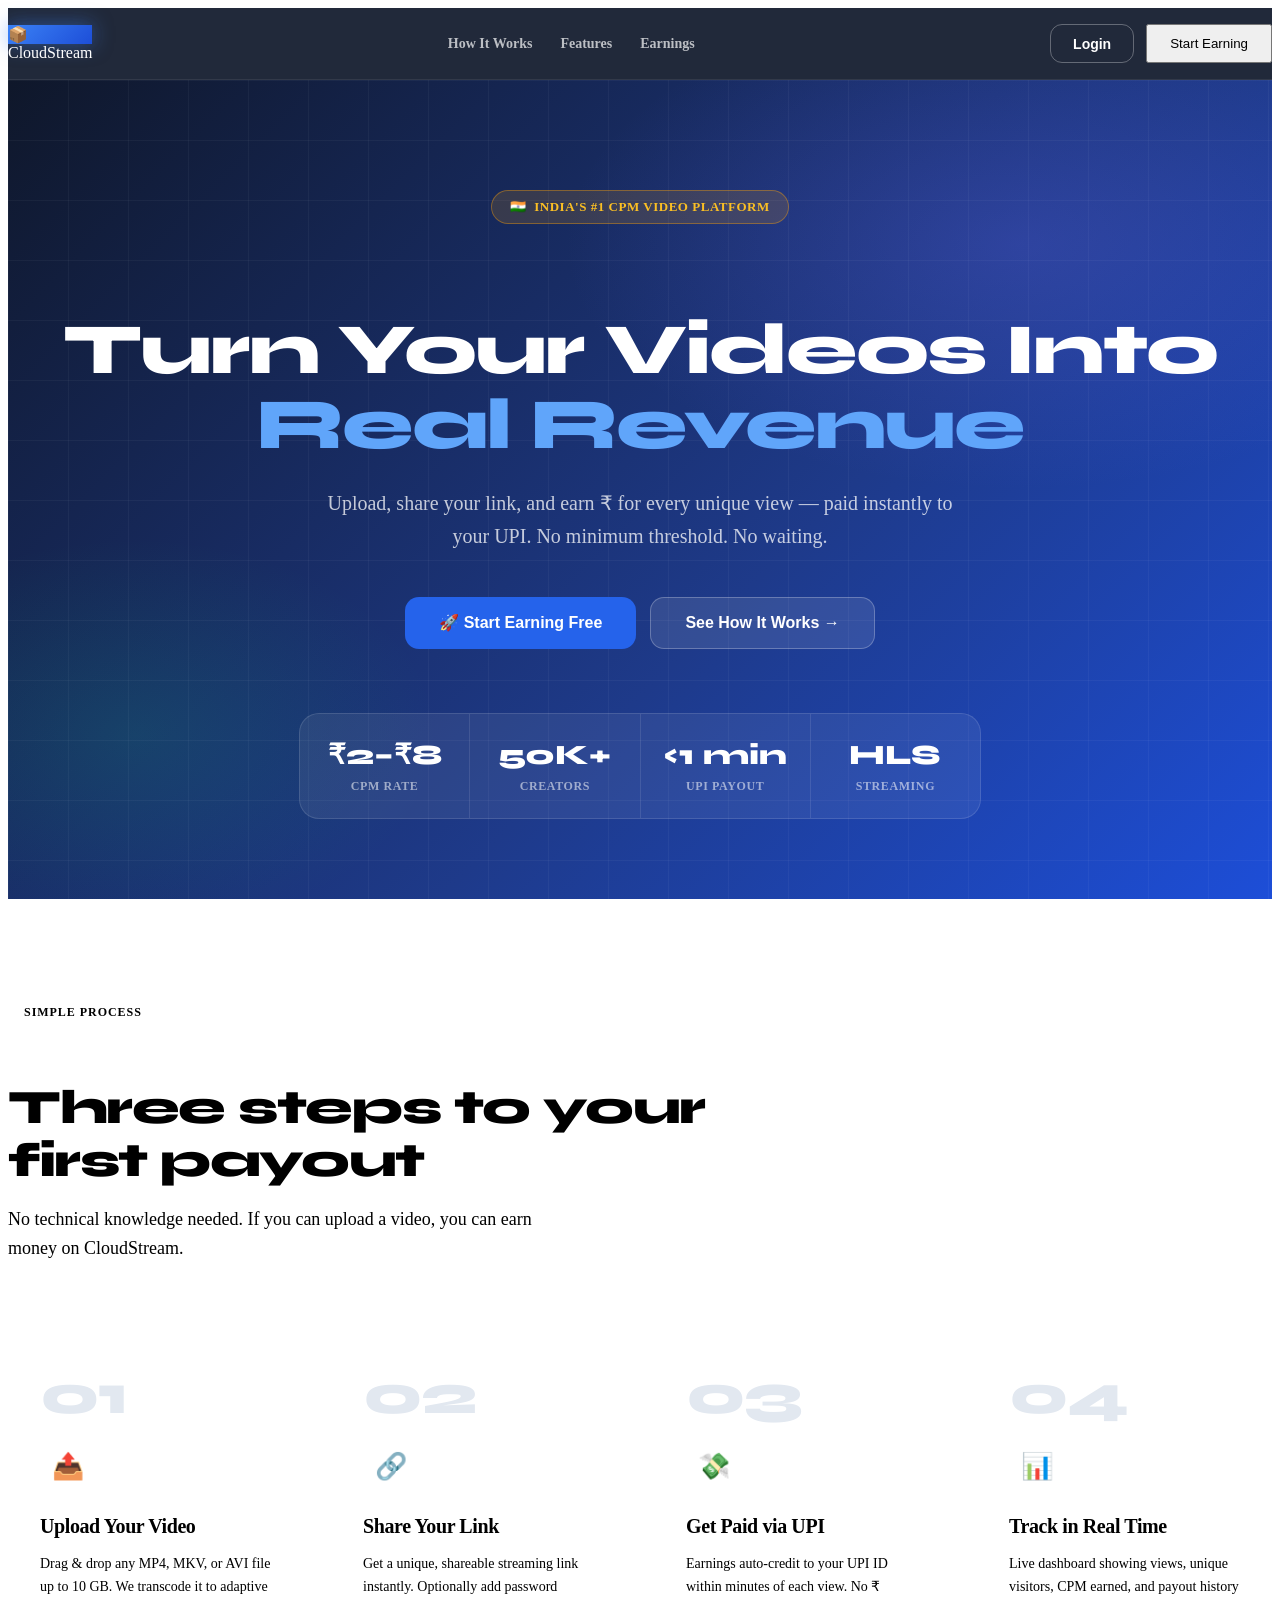
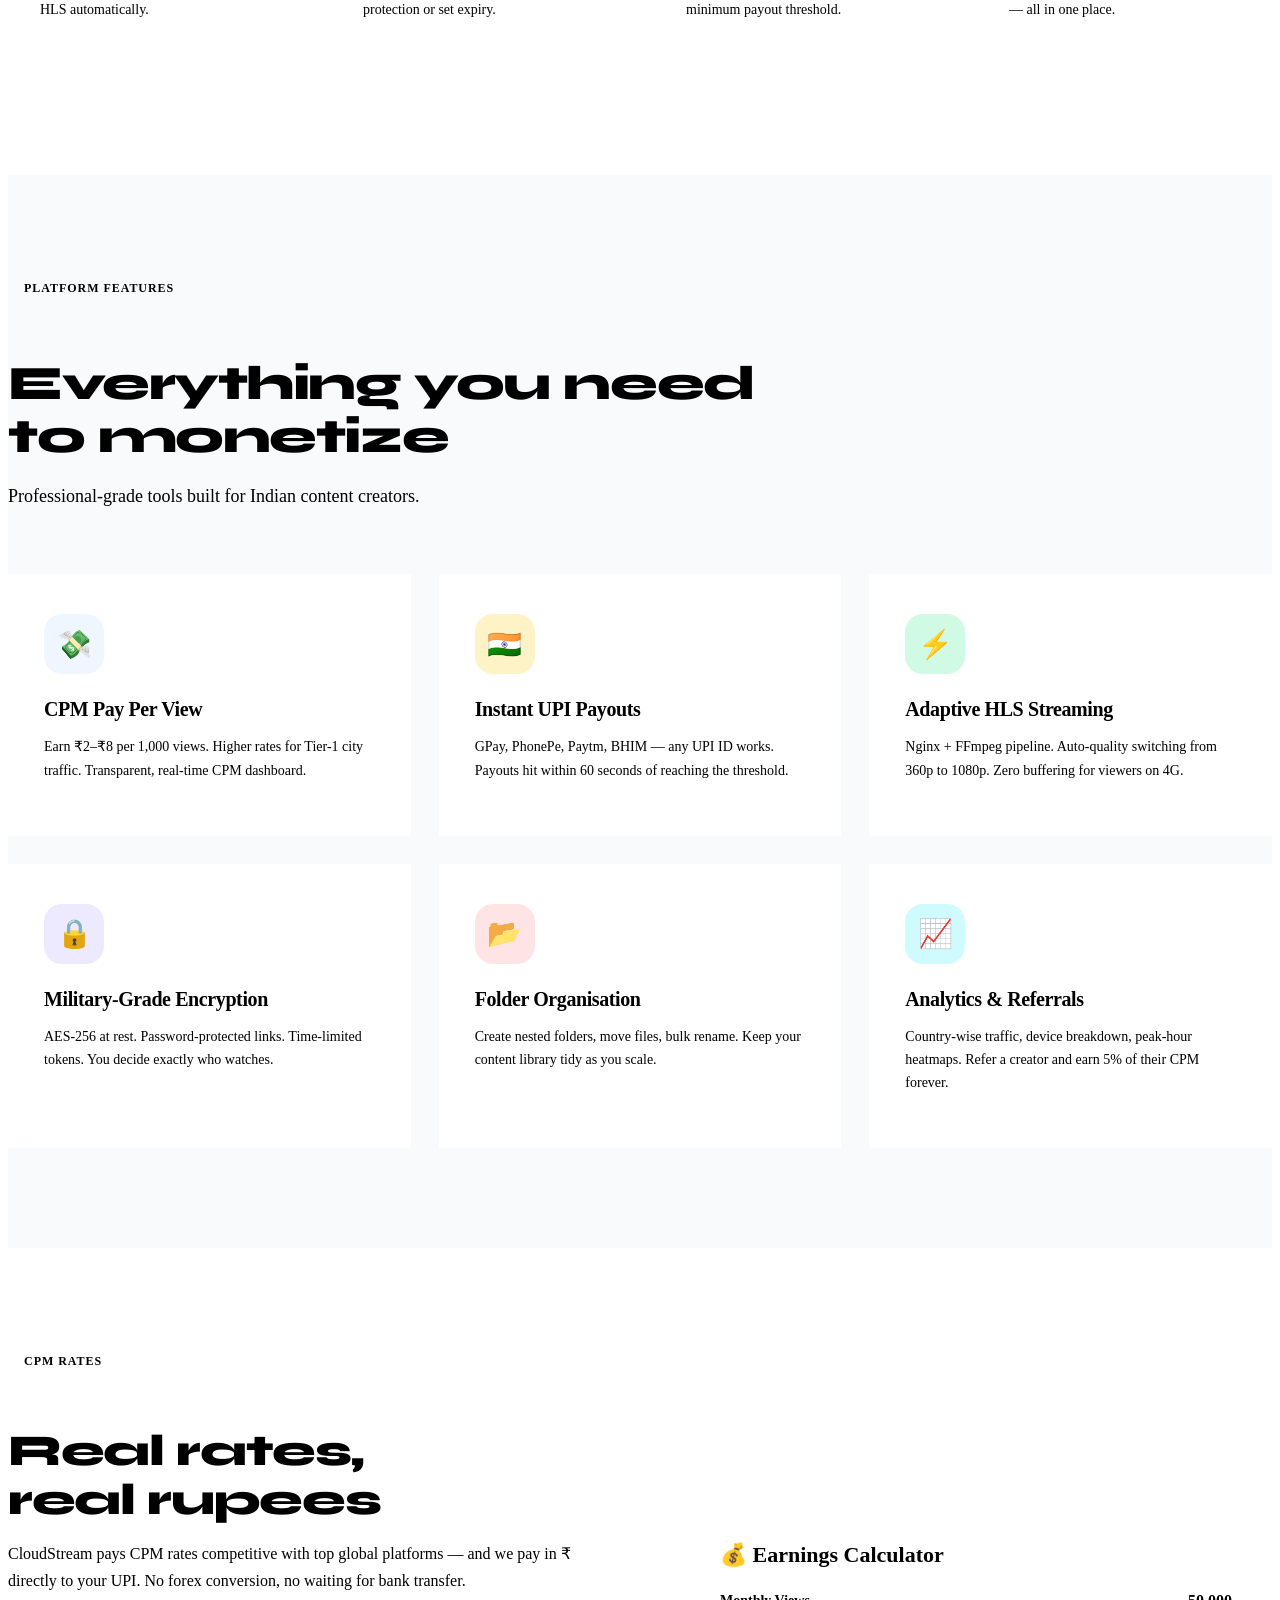
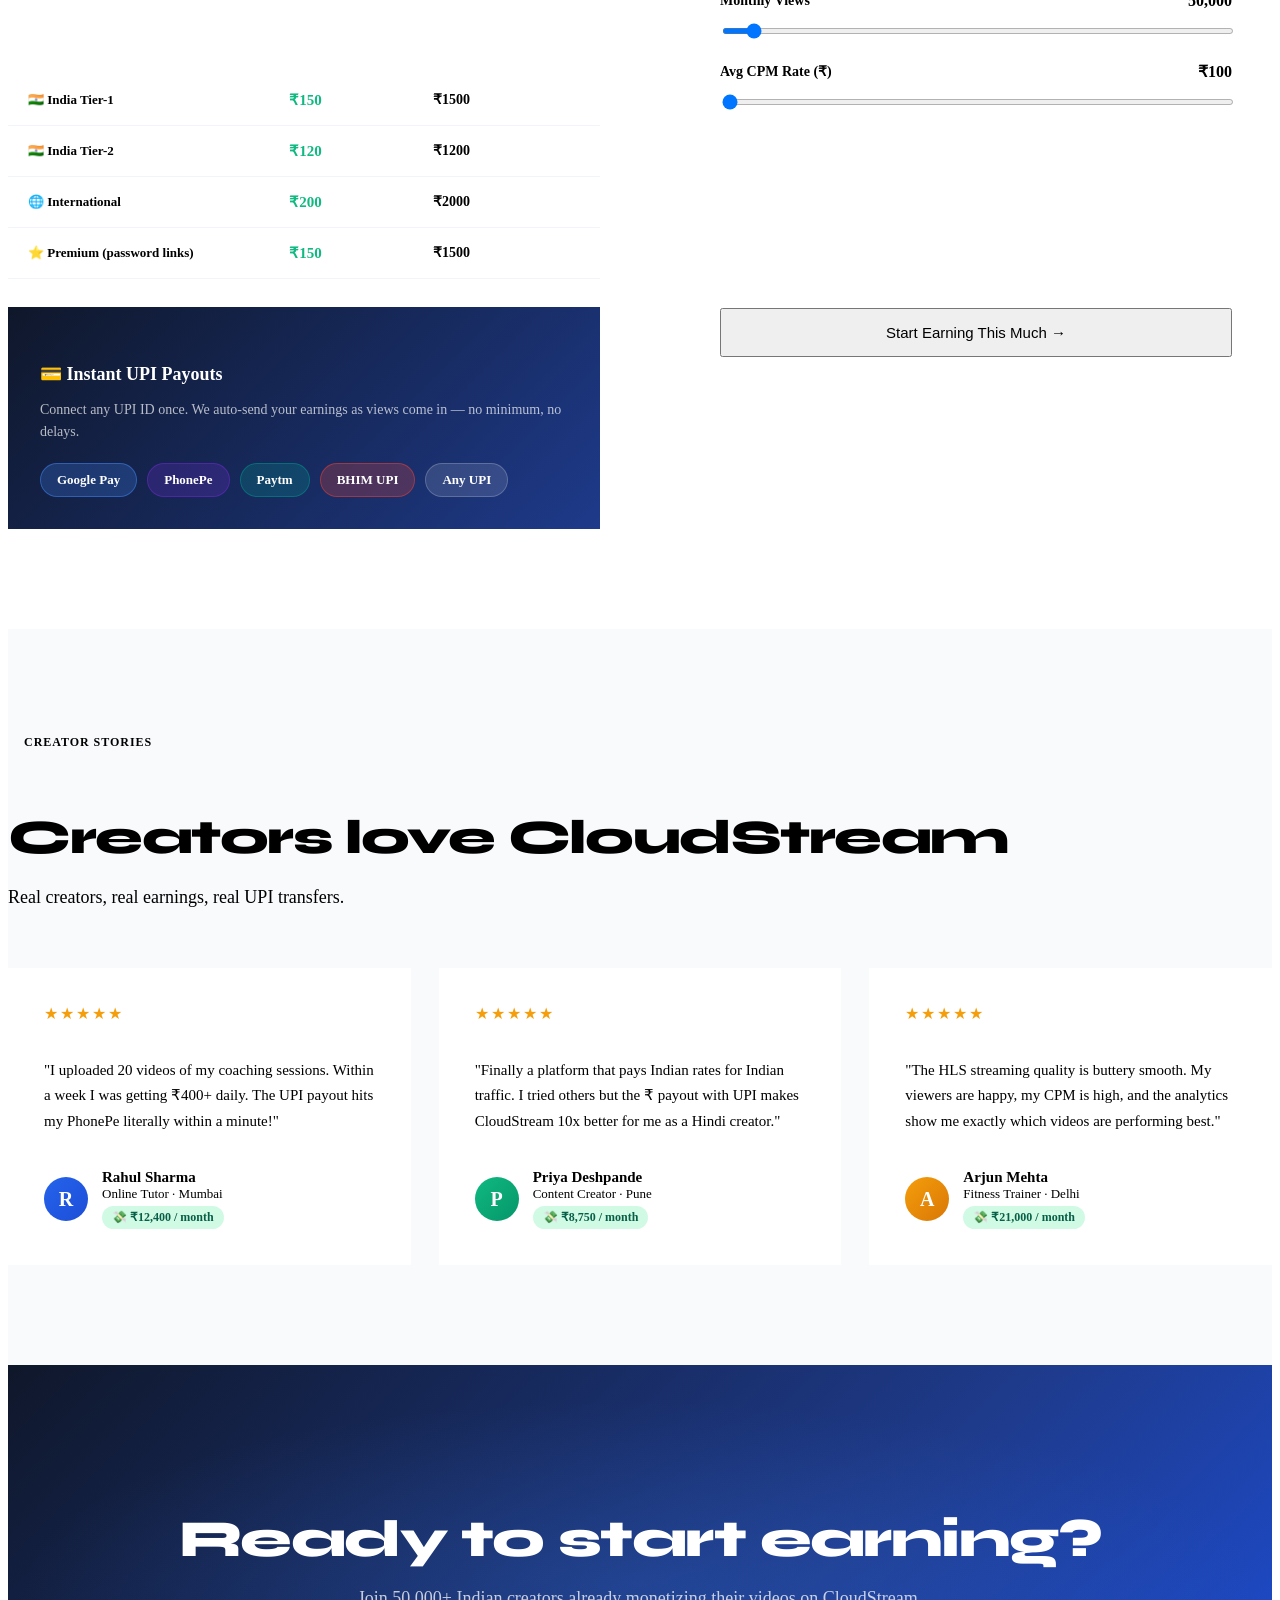
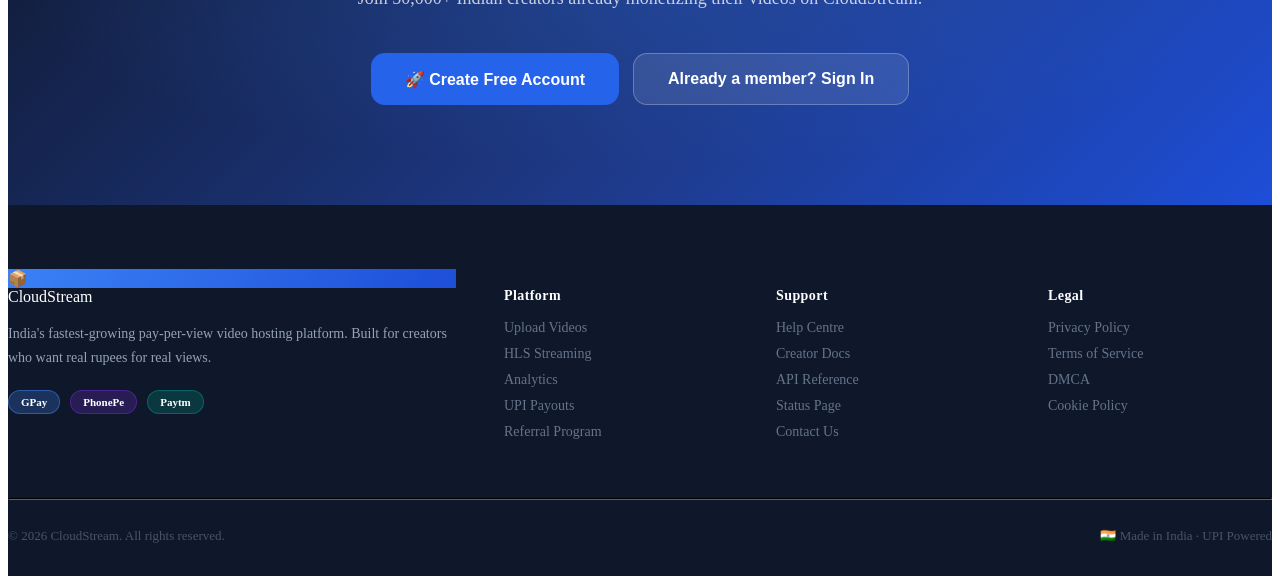
==== static/index.html @ a9b9ceb5 "Add files via upload" ====
<!DOCTYPE html>
<html lang="en">
<head>
    <meta charset="UTF-8">
    <meta name="viewport" content="width=device-width, initial-scale=1.0">
    <title>CloudStream - Pay Per View Storage</title>
    <link rel="stylesheet" href="/css/styles.css">
    <link rel="preconnect" href="https://fonts.googleapis.com">
    <link href="https://fonts.googleapis.com/css2?family=Inter:wght@400;500;600;700;800;900&family=Syne:wght@700;800&display=swap" rel="stylesheet">
    <style>
        /* ── Landing-page–only overrides ─────────────────────────── */
        :root {
            --accent: #f59e0b;
            --accent-light: #fef3c7;
            --green: #10b981;
            --green-light: #d1fae5;
            --hero-grad: linear-gradient(135deg, #0f172a 0%, #1e3a8a 60%, #1d4ed8 100%);
        }

        body { overflow-x: hidden; }

        /* ── Sticky Header ──────────────────────────────────────── */
        .landing-header {
            background: rgba(15,23,42,0.92);
            backdrop-filter: blur(20px);
            -webkit-backdrop-filter: blur(20px);
            padding: 16px 0;
            border-bottom: 1px solid rgba(255,255,255,0.08);
            position: sticky;
            top: 0;
            z-index: 1000;
        }
        .landing-nav {
            display: flex;
            justify-content: space-between;
            align-items: center;
        }
        .landing-header .logo { color: white; }
        .landing-header .logo-icon {
            background: linear-gradient(135deg,#3b82f6,#1d4ed8);
            box-shadow: 0 0 20px rgba(59,130,246,.5);
        }
        .cta-buttons { display: flex; gap: 12px; }
        .btn-outline-white {
            padding: 10px 22px;
            border: 1.5px solid rgba(255,255,255,0.3);
            border-radius: 12px;
            background: transparent;
            color: white;
            font-weight: 600;
            font-size: 14px;
            cursor: pointer;
            transition: all 0.2s;
        }
        .btn-outline-white:hover { background: rgba(255,255,255,0.1); border-color: white; }

        /* ── Hero ────────────────────────────────────────────────── */
        .hero {
            background: var(--hero-grad);
            padding: 110px 0 80px;
            position: relative;
            overflow: hidden;
            text-align: center;
        }
        .hero::before {
            content: '';
            position: absolute;
            inset: 0;
            background:
                radial-gradient(ellipse 60% 50% at 80% 20%, rgba(99,102,241,.25) 0%, transparent 60%),
                radial-gradient(ellipse 40% 40% at 10% 80%, rgba(16,185,129,.15) 0%, transparent 60%);
        }
        /* animated grid */
        .hero-grid {
            position: absolute;
            inset: 0;
            background-image: linear-gradient(rgba(255,255,255,.04) 1px, transparent 1px),
                              linear-gradient(90deg, rgba(255,255,255,.04) 1px, transparent 1px);
            background-size: 60px 60px;
            animation: gridMove 20s linear infinite;
        }
        @keyframes gridMove { from{background-position:0 0;} to{background-position:60px 60px;} }

        .hero .container { position: relative; z-index: 1; }

        .hero-badge {
            display: inline-flex;
            align-items: center;
            gap: 8px;
            background: rgba(245,158,11,.15);
            border: 1px solid rgba(245,158,11,.4);
            color: #fbbf24;
            padding: 8px 18px;
            border-radius: 9999px;
            font-size: 13px;
            font-weight: 700;
            letter-spacing: .04em;
            text-transform: uppercase;
            margin-bottom: 28px;
            animation: fadeUp .6s ease both;
        }
        .hero h1 {
            font-family: 'Syne', sans-serif;
            font-size: 72px;
            font-weight: 800;
            color: white;
            line-height: 1.05;
            letter-spacing: -0.03em;
            margin-bottom: 24px;
            animation: fadeUp .7s .1s ease both;
        }
        .hero h1 span { color: #60a5fa; }
        .hero > .container > p {
            font-size: 20px;
            color: rgba(255,255,255,.75);
            max-width: 640px;
            margin: 0 auto 44px;
            line-height: 1.65;
            animation: fadeUp .7s .2s ease both;
        }
        .hero-cta {
            display: flex;
            gap: 14px;
            justify-content: center;
            flex-wrap: wrap;
            animation: fadeUp .7s .3s ease both;
            margin-bottom: 64px;
        }
        .btn-hero-primary {
            padding: 16px 34px;
            background: #2563eb;
            color: white;
            border: none;
            border-radius: 14px;
            font-size: 16px;
            font-weight: 700;
            cursor: pointer;
            box-shadow: 0 0 0 0 rgba(37,99,235,.5);
            transition: all 0.3s;
            animation: pulse-ring 2s 1s infinite;
        }
        @keyframes pulse-ring {
            0%   { box-shadow: 0 0 0 0 rgba(37,99,235,.5); }
            70%  { box-shadow: 0 0 0 14px rgba(37,99,235,0); }
            100% { box-shadow: 0 0 0 0 rgba(37,99,235,0); }
        }
        .btn-hero-primary:hover { background: #1d4ed8; transform: translateY(-2px); }
        .btn-hero-ghost {
            padding: 16px 34px;
            background: rgba(255,255,255,.1);
            color: white;
            border: 1.5px solid rgba(255,255,255,.25);
            border-radius: 14px;
            font-size: 16px;
            font-weight: 700;
            cursor: pointer;
            transition: all 0.2s;
        }
        .btn-hero-ghost:hover { background: rgba(255,255,255,.18); }

        /* hero stats bar */
        .hero-stats {
            display: flex;
            justify-content: center;
            gap: 0;
            background: rgba(255,255,255,.07);
            border: 1px solid rgba(255,255,255,.12);
            border-radius: 20px;
            max-width: 680px;
            margin: 0 auto;
            overflow: hidden;
            animation: fadeUp .7s .4s ease both;
        }
        .hero-stat {
            flex: 1;
            padding: 24px 20px;
            text-align: center;
            border-right: 1px solid rgba(255,255,255,.1);
        }
        .hero-stat:last-child { border-right: none; }
        .hero-stat-value {
            font-family: 'Syne', sans-serif;
            font-size: 28px;
            font-weight: 800;
            color: white;
            display: block;
            margin-bottom: 4px;
        }
        .hero-stat-label { font-size: 12px; color: rgba(255,255,255,.55); font-weight: 600; text-transform: uppercase; letter-spacing: .05em; }

        @keyframes fadeUp {
            from { opacity: 0; transform: translateY(24px); }
            to   { opacity: 1; transform: translateY(0); }
        }

        /* ── How It Works ──────────────────────────────────────── */
        .section { padding: 100px 0; }
        .section-label {
            display: inline-block;
            background: var(--primary-light);
            color: var(--primary);
            font-size: 12px;
            font-weight: 800;
            letter-spacing: .08em;
            text-transform: uppercase;
            padding: 6px 16px;
            border-radius: 9999px;
            margin-bottom: 16px;
        }
        .section-title {
            font-family: 'Syne', sans-serif;
            font-size: 48px;
            font-weight: 800;
            color: var(--text);
            letter-spacing: -0.03em;
            margin-bottom: 16px;
            line-height: 1.1;
        }
        .section-sub {
            color: var(--text-light);
            font-size: 18px;
            max-width: 560px;
            line-height: 1.6;
            margin-bottom: 64px;
        }

        .steps-grid {
            display: grid;
            grid-template-columns: repeat(auto-fit, minmax(240px, 1fr));
            gap: 28px;
        }
        .step-card {
            background: white;
            border: 1px solid var(--border);
            border-radius: var(--radius-lg);
            padding: 40px 32px;
            position: relative;
            box-shadow: var(--shadow-sm);
            transition: all 0.35s cubic-bezier(.4,0,.2,1);
            overflow: hidden;
        }
        .step-card::after {
            content: '';
            position: absolute;
            bottom: 0; left: 0; right: 0;
            height: 3px;
            background: linear-gradient(90deg, var(--primary), #60a5fa);
            transform: scaleX(0);
            transform-origin: left;
            transition: transform .3s ease;
        }
        .step-card:hover { transform: translateY(-10px); box-shadow: var(--shadow-lg); }
        .step-card:hover::after { transform: scaleX(1); }
        .step-number {
            font-family: 'Syne', sans-serif;
            font-size: 56px;
            font-weight: 800;
            color: #e2e8f0;
            line-height: 1;
            margin-bottom: 16px;
            letter-spacing: -0.04em;
        }
        .step-icon {
            width: 56px;
            height: 56px;
            background: var(--primary-light);
            border-radius: 16px;
            display: flex;
            align-items: center;
            justify-content: center;
            font-size: 26px;
            margin-bottom: 20px;
        }
        .step-card h3 { font-size: 20px; font-weight: 800; margin-bottom: 10px; letter-spacing: -0.02em; }
        .step-card p { color: var(--text-light); font-size: 14px; line-height: 1.65; }

        /* ── Features ─────────────────────────────────────────── */
        .features-section { background: #f8fafc; padding: 100px 0; }
        .features-grid {
            display: grid;
            grid-template-columns: repeat(3, 1fr);
            gap: 28px;
        }
        .feature-card {
            background: white;
            border: 1px solid var(--border);
            border-radius: var(--radius-lg);
            padding: 40px 36px;
            box-shadow: var(--shadow-sm);
            transition: all .35s cubic-bezier(.4,0,.2,1);
        }
        .feature-card:hover {
            transform: translateY(-10px);
            box-shadow: var(--shadow-lg);
            border-color: var(--primary);
        }
        .feature-icon {
            width: 60px;
            height: 60px;
            border-radius: 18px;
            display: flex;
            align-items: center;
            justify-content: center;
            font-size: 28px;
            margin-bottom: 24px;
        }
        .fi-blue   { background: #eff6ff; }
        .fi-green  { background: #d1fae5; }
        .fi-amber  { background: #fef3c7; }
        .fi-purple { background: #ede9fe; }
        .fi-rose   { background: #ffe4e6; }
        .fi-cyan   { background: #cffafe; }
        .feature-card h3 { font-size: 20px; font-weight: 800; margin-bottom: 10px; letter-spacing: -0.02em; }
        .feature-card p  { color: var(--text-light); font-size: 14px; line-height: 1.65; }

        /* ── CPM / Earnings ───────────────────────────────────── */
        .earnings-section { padding: 100px 0; }
        .earnings-layout { display: grid; grid-template-columns: 1fr 1fr; gap: 80px; align-items: center; }
        .earnings-left h2 { font-family: 'Syne', sans-serif; font-size: 44px; font-weight: 800; letter-spacing: -0.03em; line-height: 1.1; margin-bottom: 16px; }
        .earnings-left p { color: var(--text-light); font-size: 16px; line-height: 1.7; margin-bottom: 32px; }

        .cpm-table {
            width: 100%;
            border-collapse: collapse;
            border-radius: var(--radius);
            overflow: hidden;
            box-shadow: var(--shadow);
        }
        .cpm-table thead th {
            background: var(--primary);
            color: white;
            padding: 16px 20px;
            font-size: 13px;
            font-weight: 700;
            text-transform: uppercase;
            letter-spacing: .05em;
            text-align: left;
        }
        .cpm-table tbody tr { background: white; border-bottom: 1px solid #f1f5f9; transition: background .15s; }
        .cpm-table tbody tr:hover { background: #f8fafc; }
        .cpm-table tbody td { padding: 16px 20px; font-size: 14px; color: var(--text); }
        .cpm-table .badge-country {
            display: inline-flex; align-items: center; gap: 6px;
            font-weight: 700; font-size: 13px;
        }
        .rate-value { font-weight: 800; color: var(--green); font-size: 15px; }

        .upi-block {
            background: linear-gradient(135deg,#0f172a,#1e3a8a);
            border-radius: var(--radius-lg);
            padding: 32px;
            color: white;
            margin-top: 28px;
        }
        .upi-block h4 { font-size: 18px; font-weight: 800; margin-bottom: 8px; }
        .upi-block p { color: rgba(255,255,255,.7); font-size: 14px; line-height: 1.6; margin-bottom: 20px; }
        .upi-logos { display: flex; gap: 10px; flex-wrap: wrap; }
        .upi-pill {
            background: rgba(255,255,255,.12);
            border: 1px solid rgba(255,255,255,.2);
            padding: 8px 16px;
            border-radius: 9999px;
            font-size: 13px;
            font-weight: 700;
            color: white;
        }
        .upi-pill.gpay  { background: rgba(66,133,244,.25);  border-color: rgba(66,133,244,.5); }
        .upi-pill.phone { background: rgba(111,44,205,.25);  border-color: rgba(111,44,205,.5); }
        .upi-pill.paytm { background: rgba(0,150,136,.25);   border-color: rgba(0,150,136,.5); }
        .upi-pill.bhim  { background: rgba(234,67,53,.25);   border-color: rgba(234,67,53,.5); }

        /* earning calculator */
        .calc-card {
            background: white;
            border: 1px solid var(--border);
            border-radius: var(--radius-lg);
            padding: 40px;
            box-shadow: var(--shadow-md);
        }
        .calc-card h3 { font-size: 22px; font-weight: 800; margin-bottom: 24px; }
        .calc-slider-label {
            display: flex;
            justify-content: space-between;
            align-items: center;
            margin-bottom: 10px;
        }
        .calc-slider-label span { font-size: 14px; color: var(--text-light); font-weight: 600; }
        .calc-slider-label strong { font-size: 16px; font-weight: 800; color: var(--primary); }
        input[type=range] {
            width: 100%;
            accent-color: var(--primary);
            height: 6px;
            border-radius: 9999px;
            margin-bottom: 28px;
            cursor: pointer;
        }
        .calc-result {
            background: linear-gradient(135deg,var(--primary),#1d4ed8);
            border-radius: var(--radius);
            padding: 28px;
            text-align: center;
            color: white;
        }
        .calc-result-label { font-size: 13px; font-weight: 700; text-transform: uppercase; letter-spacing: .07em; opacity: .8; margin-bottom: 8px; }
        .calc-result-value { font-family: 'Syne', sans-serif; font-size: 44px; font-weight: 800; letter-spacing: -0.03em; }
        .calc-result-sub { font-size: 13px; opacity: .75; margin-top: 6px; }

        /* ── Testimonials ─────────────────────────────────────── */
        .testimonials-section { background: #f8fafc; padding: 100px 0; }
        .testimonials-grid { display: grid; grid-template-columns: repeat(3,1fr); gap: 28px; }
        .testi-card {
            background: white;
            border: 1px solid var(--border);
            border-radius: var(--radius-lg);
            padding: 36px;
            box-shadow: var(--shadow-sm);
            display: flex;
            flex-direction: column;
            gap: 20px;
        }
        .testi-stars { color: #f59e0b; font-size: 16px; letter-spacing: 2px; }
        .testi-text { color: var(--text); font-size: 15px; line-height: 1.7; flex: 1; }
        .testi-author { display: flex; align-items: center; gap: 14px; }
        .testi-avatar {
            width: 44px;
            height: 44px;
            border-radius: 9999px;
            display: flex;
            align-items: center;
            justify-content: center;
            font-size: 20px;
            font-weight: 800;
            color: white;
            flex-shrink: 0;
        }
        .testi-name { font-weight: 700; font-size: 15px; color: var(--text); }
        .testi-role { font-size: 13px; color: var(--text-light); }
        .earning-tag {
            display: inline-flex;
            align-items: center;
            gap: 6px;
            background: var(--green-light);
            color: #065f46;
            font-size: 12px;
            font-weight: 800;
            padding: 4px 10px;
            border-radius: 9999px;
            margin-top: 4px;
        }

        /* ── CTA Banner ───────────────────────────────────────── */
        .cta-banner {
            padding: 100px 0;
            background: var(--hero-grad);
            text-align: center;
            position: relative;
            overflow: hidden;
        }
        .cta-banner::before {
            content: '';
            position: absolute;
            inset: 0;
            background: radial-gradient(ellipse 70% 60% at 50% 50%, rgba(59,130,246,.2) 0%, transparent 70%);
        }
        .cta-banner .container { position: relative; z-index: 1; }
        .cta-banner h2 { font-family: 'Syne', sans-serif; font-size: 52px; font-weight: 800; color: white; letter-spacing: -0.03em; margin-bottom: 16px; }
        .cta-banner p { color: rgba(255,255,255,.75); font-size: 18px; margin-bottom: 44px; }
        .cta-banner-btns { display: flex; gap: 14px; justify-content: center; flex-wrap: wrap; }

        /* ── Footer ───────────────────────────────────────────── */
        .site-footer {
            background: #0f172a;
            color: white;
            padding: 64px 0 32px;
        }
        .footer-grid {
            display: grid;
            grid-template-columns: 2fr 1fr 1fr 1fr;
            gap: 48px;
            margin-bottom: 48px;
        }
        .footer-brand .logo { color: white; margin-bottom: 16px; }
        .footer-brand .logo-icon { background: linear-gradient(135deg,#3b82f6,#1d4ed8); }
        .footer-brand p { color: #94a3b8; font-size: 14px; line-height: 1.7; margin-bottom: 20px; }
        .footer-col h4 { font-size: 14px; font-weight: 700; color: white; margin-bottom: 16px; letter-spacing: .03em; }
        .footer-col a { display: block; color: #64748b; font-size: 14px; text-decoration: none; margin-bottom: 10px; transition: color .2s; }
        .footer-col a:hover { color: #93c5fd; }
        .footer-divider { border-color: #1e293b; margin-bottom: 28px; }
        .footer-bottom-row { display: flex; justify-content: space-between; align-items: center; font-size: 13px; color: #475569; }

        /* ── Modal ────────────────────────────────────────────── */
        .modal-overlay {
            position: fixed;
            inset: 0;
            background: rgba(15,23,42,.6);
            backdrop-filter: blur(8px);
            z-index: 9000;
            display: flex;
            align-items: center;
            justify-content: center;
            padding: 20px;
            opacity: 0;
            visibility: hidden;
            transition: opacity .25s, visibility .25s;
        }
        .modal-overlay.open { opacity: 1; visibility: visible; }
        .modal-box {
            background: white;
            border-radius: var(--radius-lg);
            padding: 52px 48px;
            width: 100%;
            max-width: 480px;
            box-shadow: 0 40px 80px -20px rgba(0,0,0,.4);
            transform: scale(.96) translateY(16px);
            transition: transform .3s cubic-bezier(.4,0,.2,1);
            position: relative;
        }
        .modal-overlay.open .modal-box { transform: scale(1) translateY(0); }
        .modal-close {
            position: absolute;
            top: 20px;
            right: 20px;
            background: #f1f5f9;
            border: none;
            width: 36px;
            height: 36px;
            border-radius: 9999px;
            font-size: 18px;
            cursor: pointer;
            display: flex;
            align-items: center;
            justify-content: center;
            color: var(--text-light);
            transition: all .2s;
        }
        .modal-close:hover { background: #e2e8f0; color: var(--text); }
        .modal-logo { font-size: 44px; margin-bottom: 12px; }
        .modal-title { font-family: 'Syne', sans-serif; font-size: 30px; font-weight: 800; letter-spacing: -0.025em; margin-bottom: 6px; }
        .modal-sub { color: var(--text-light); font-size: 15px; margin-bottom: 36px; }
        .modal-tabs {
            display: flex;
            background: #f1f5f9;
            border-radius: 12px;
            padding: 4px;
            margin-bottom: 32px;
        }
        .modal-tab {
            flex: 1;
            padding: 10px;
            border: none;
            background: transparent;
            border-radius: 9px;
            font-size: 14px;
            font-weight: 700;
            color: var(--text-light);
            cursor: pointer;
            transition: all .2s;
        }
        .modal-tab.active { background: white; color: var(--primary); box-shadow: var(--shadow-sm); }

        /* form group (reuse existing input styles but define here to be safe) */
        .form-group { margin-bottom: 18px; }
        .form-group label { display: block; font-size: 13px; font-weight: 700; color: var(--text); margin-bottom: 7px; letter-spacing: .02em; }
        .form-group input {
            width: 100%;
            padding: 12px 16px;
            border: 1.5px solid var(--border);
            border-radius: 12px;
            font-size: 14px;
            color: var(--text);
            outline: none;
            transition: border-color .2s, box-shadow .2s;
            background: #f8fafc;
        }
        .form-group input:focus {
            border-color: var(--primary);
            box-shadow: 0 0 0 3px rgba(37,99,235,.12);
            background: white;
        }
        .modal-footer-link {
            text-align: center;
            margin-top: 24px;
            font-size: 14px;
            color: var(--text-light);
        }
        .modal-footer-link a { color: var(--primary); font-weight: 700; cursor: pointer; text-decoration: none; }
        .modal-footer-link a:hover { text-decoration: underline; }
        .modal-divider {
            display: flex;
            align-items: center;
            gap: 12px;
            margin: 24px 0;
            color: var(--text-light);
            font-size: 13px;
        }
        .modal-divider::before, .modal-divider::after {
            content: '';
            flex: 1;
            height: 1px;
            background: var(--border);
        }
        .modal-social-btn {
            width: 100%;
            padding: 12px;
            border: 1.5px solid var(--border);
            border-radius: 12px;
            background: white;
            font-size: 14px;
            font-weight: 600;
            cursor: pointer;
            display: flex;
            align-items: center;
            justify-content: center;
            gap: 10px;
            transition: all .2s;
            color: var(--text);
        }
        .modal-social-btn:hover { background: #f8fafc; border-color: #cbd5e1; }

        /* ── Responsive ───────────────────────────────────────── */
        @media (max-width: 1024px) {
            .features-grid      { grid-template-columns: repeat(2,1fr); }
            .footer-grid        { grid-template-columns: 1fr 1fr; }
            .earnings-layout    { grid-template-columns: 1fr; gap: 48px; }
        }
        @media (max-width: 768px) {
            .hero h1            { font-size: 44px; }
            .section-title      { font-size: 36px; }
            .hero-stats         { flex-direction: column; }
            .hero-stat          { border-right: none; border-bottom: 1px solid rgba(255,255,255,.1); }
            .hero-stat:last-child { border-bottom: none; }
            .features-grid      { grid-template-columns: 1fr; }
            .testimonials-grid  { grid-template-columns: 1fr; }
            .footer-grid        { grid-template-columns: 1fr; }
            .cta-banner h2      { font-size: 36px; }
            .footer-bottom-row  { flex-direction: column; gap: 12px; text-align: center; }
            .steps-grid         { grid-template-columns: 1fr; }
            .modal-box          { padding: 36px 28px; }
        }
    </style>
</head>
<body>

<!-- ──────────────────── HEADER ──────────────────── -->
<header class="landing-header">
    <div class="container landing-nav">
        <div class="logo">
            <div class="logo-icon">📦</div>
            <span>CloudStream</span>
        </div>
        <nav style="display:flex;gap:28px;align-items:center;">
            <a href="#how-it-works" style="color:rgba(255,255,255,.7);text-decoration:none;font-size:14px;font-weight:600;transition:color .2s;" onmouseover="this.style.color='white'" onmouseout="this.style.color='rgba(255,255,255,.7)'">How It Works</a>
            <a href="#features" style="color:rgba(255,255,255,.7);text-decoration:none;font-size:14px;font-weight:600;transition:color .2s;" onmouseover="this.style.color='white'" onmouseout="this.style.color='rgba(255,255,255,.7)'">Features</a>
            <a href="#earnings" style="color:rgba(255,255,255,.7);text-decoration:none;font-size:14px;font-weight:600;transition:color .2s;" onmouseover="this.style.color='white'" onmouseout="this.style.color='rgba(255,255,255,.7)'">Earnings</a>
        </nav>
        <div class="cta-buttons">
            <button class="btn-outline-white" onclick="openModal('login')">Login</button>
            <button class="btn btn-primary" style="padding:10px 22px;" onclick="openModal('signup')">Start Earning</button>
        </div>
    </div>
</header>

<!-- ──────────────────── HERO ──────────────────── -->
<section class="hero">
    <div class="hero-grid"></div>
    <div class="container">
        <div class="hero-badge">🇮🇳 &nbsp;India's #1 CPM Video Platform</div>
        <h1>Turn Your Videos Into<br><span>Real Revenue</span></h1>
        <p>Upload, share your link, and earn ₹ for every unique view — paid instantly to your UPI. No minimum threshold. No waiting.</p>
        <div class="hero-cta">
            <button class="btn-hero-primary" onclick="openModal('signup')">🚀 Start Earning Free</button>
            <button class="btn-hero-ghost" onclick="document.getElementById('how-it-works').scrollIntoView({behavior:'smooth'})">See How It Works →</button>
        </div>
        <div class="hero-stats">
            <div class="hero-stat">
                <span class="hero-stat-value">₹2–₹8</span>
                <span class="hero-stat-label">CPM Rate</span>
            </div>
            <div class="hero-stat">
                <span class="hero-stat-value">50K+</span>
                <span class="hero-stat-label">Creators</span>
            </div>
            <div class="hero-stat">
                <span class="hero-stat-value">&lt;1 min</span>
                <span class="hero-stat-label">UPI Payout</span>
            </div>
            <div class="hero-stat">
                <span class="hero-stat-value">HLS</span>
                <span class="hero-stat-label">Streaming</span>
            </div>
        </div>
    </div>
</section>

<!-- ──────────────────── HOW IT WORKS ──────────────────── -->
<section class="section" id="how-it-works">
    <div class="container">
        <span class="section-label">Simple Process</span>
        <h2 class="section-title">Three steps to your<br>first payout</h2>
        <p class="section-sub">No technical knowledge needed. If you can upload a video, you can earn money on CloudStream.</p>
        <div class="steps-grid">
            <div class="step-card">
                <div class="step-number">01</div>
                <div class="step-icon">📤</div>
                <h3>Upload Your Video</h3>
                <p>Drag & drop any MP4, MKV, or AVI file up to 10 GB. We transcode it to adaptive HLS automatically.</p>
            </div>
            <div class="step-card">
                <div class="step-number">02</div>
                <div class="step-icon">🔗</div>
                <h3>Share Your Link</h3>
                <p>Get a unique, shareable streaming link instantly. Optionally add password protection or set expiry.</p>
            </div>
            <div class="step-card">
                <div class="step-number">03</div>
                <div class="step-icon">💸</div>
                <h3>Get Paid via UPI</h3>
                <p>Earnings auto-credit to your UPI ID within minutes of each view. No ₹ minimum payout threshold.</p>
            </div>
            <div class="step-card">
                <div class="step-number">04</div>
                <div class="step-icon">📊</div>
                <h3>Track in Real Time</h3>
                <p>Live dashboard showing views, unique visitors, CPM earned, and payout history — all in one place.</p>
            </div>
        </div>
    </div>
</section>

<!-- ──────────────────── FEATURES ──────────────────── -->
<section class="features-section" id="features">
    <div class="container">
        <span class="section-label">Platform Features</span>
        <h2 class="section-title">Everything you need<br>to monetize</h2>
        <p class="section-sub">Professional-grade tools built for Indian content creators.</p>
        <div class="features-grid">
            <div class="feature-card">
                <div class="feature-icon fi-blue">💸</div>
                <h3>CPM Pay Per View</h3>
                <p>Earn ₹2–₹8 per 1,000 views. Higher rates for Tier-1 city traffic. Transparent, real-time CPM dashboard.</p>
            </div>
            <div class="feature-card">
                <div class="feature-icon fi-amber">🇮🇳</div>
                <h3>Instant UPI Payouts</h3>
                <p>GPay, PhonePe, Paytm, BHIM — any UPI ID works. Payouts hit within 60 seconds of reaching the threshold.</p>
            </div>
            <div class="feature-card">
                <div class="feature-icon fi-green">⚡</div>
                <h3>Adaptive HLS Streaming</h3>
                <p>Nginx + FFmpeg pipeline. Auto-quality switching from 360p to 1080p. Zero buffering for viewers on 4G.</p>
            </div>
            <div class="feature-card">
                <div class="feature-icon fi-purple">🔒</div>
                <h3>Military-Grade Encryption</h3>
                <p>AES-256 at rest. Password-protected links. Time-limited tokens. You decide exactly who watches.</p>
            </div>
            <div class="feature-card">
                <div class="feature-icon fi-rose">📂</div>
                <h3>Folder Organisation</h3>
                <p>Create nested folders, move files, bulk rename. Keep your content library tidy as you scale.</p>
            </div>
            <div class="feature-card">
                <div class="feature-icon fi-cyan">📈</div>
                <h3>Analytics & Referrals</h3>
                <p>Country-wise traffic, device breakdown, peak-hour heatmaps. Refer a creator and earn 5% of their CPM forever.</p>
            </div>
        </div>
    </div>
</section>

<!-- ──────────────────── EARNINGS / CPM ──────────────────── -->
<section class="earnings-section" id="earnings">
    <div class="container">
        <div class="earnings-layout">
            <div class="earnings-left">
                <span class="section-label">CPM Rates</span>
                <h2>Real rates,<br>real rupees</h2>
                <p>CloudStream pays CPM rates competitive with top global platforms — and we pay in ₹ directly to your UPI. No forex conversion, no waiting for bank transfer.</p>

                <table class="cpm-table">
                    <thead>
                        <tr><th>Traffic Source</th><th>CPM Rate</th><th>Per 10K Views</th></tr>
                    </thead>
                    <tbody>
                        <tr>
                            <td><span class="badge-country">🇮🇳 India Tier-1</span></td>
                            <td><span class="rate-value">₹150</span></td>
                            <td><strong>₹1500</strong></td>
                        </tr>
                        <tr>
                            <td><span class="badge-country">🇮🇳 India Tier-2</span></td>
                            <td><span class="rate-value">₹120</span></td>
                            <td><strong>₹1200</strong></td>
                        </tr>
                        <tr>
                            <td><span class="badge-country">🌐 International</span></td>
                            <td><span class="rate-value">₹200</span></td>
                            <td><strong>₹2000</strong></td>
                        </tr>
                        <tr>
                            <td><span class="badge-country">⭐ Premium (password links)</span></td>
                            <td><span class="rate-value">₹150</span></td>
                            <td><strong>₹1500</strong></td>
                        </tr>
                    </tbody>
                </table>

                <div class="upi-block">
                    <h4>💳 Instant UPI Payouts</h4>
                    <p>Connect any UPI ID once. We auto-send your earnings as views come in — no minimum, no delays.</p>
                    <div class="upi-logos">
                        <span class="upi-pill gpay">Google Pay</span>
                        <span class="upi-pill phone">PhonePe</span>
                        <span class="upi-pill paytm">Paytm</span>
                        <span class="upi-pill bhim">BHIM UPI</span>
                        <span class="upi-pill">Any UPI</span>
                    </div>
                </div>
            </div>

            <div class="earnings-right">
                <div class="calc-card">
                    <h3>💰 Earnings Calculator</h3>

                    <div class="calc-slider-label">
                        <span>Monthly Views</span>
                        <strong id="viewsLabel">50,000</strong>
                    </div>
                    <input type="range" id="viewsSlider" min="1000" max="1000000" step="1000" value="50000" oninput="calcEarnings()">

                    <div class="calc-slider-label">
                        <span>Avg CPM Rate (₹)</span>
                        <strong id="cpmLabel">₹100</strong>
                    </div>
                    <input type="range" id="cpmSlider" min="100" max="200" step="0.5" value="5" oninput="calcEarnings()">

                    <div class="calc-result">
                        <div class="calc-result-label">Estimated Monthly Earnings</div>
                        <div class="calc-result-value" id="calcOutput">₹250</div>
                        <div class="calc-result-sub">Paid directly to your UPI ID</div>
                    </div>

                    <button class="btn btn-primary" style="width:100%;margin-top:20px;font-size:15px;padding:14px;" onclick="openModal('signup')">
                        Start Earning This Much →
                    </button>
                </div>
            </div>
        </div>
    </div>
</section>

<!-- ──────────────────── TESTIMONIALS ──────────────────── -->
<section class="testimonials-section">
    <div class="container">
        <span class="section-label">Creator Stories</span>
        <h2 class="section-title">Creators love CloudStream</h2>
        <p class="section-sub" style="margin-bottom:56px;">Real creators, real earnings, real UPI transfers.</p>
        <div class="testimonials-grid">
            <div class="testi-card">
                <div class="testi-stars">★★★★★</div>
                <p class="testi-text">"I uploaded 20 videos of my coaching sessions. Within a week I was getting ₹400+ daily. The UPI payout hits my PhonePe literally within a minute!"</p>
                <div class="testi-author">
                    <div class="testi-avatar" style="background:linear-gradient(135deg,#2563eb,#1d4ed8)">R</div>
                    <div>
                        <div class="testi-name">Rahul Sharma</div>
                        <div class="testi-role">Online Tutor · Mumbai</div>
                        <div class="earning-tag">💸 ₹12,400 / month</div>
                    </div>
                </div>
            </div>
            <div class="testi-card">
                <div class="testi-stars">★★★★★</div>
                <p class="testi-text">"Finally a platform that pays Indian rates for Indian traffic. I tried others but the ₹ payout with UPI makes CloudStream 10x better for me as a Hindi creator."</p>
                <div class="testi-author">
                    <div class="testi-avatar" style="background:linear-gradient(135deg,#10b981,#059669)">P</div>
                    <div>
                        <div class="testi-name">Priya Deshpande</div>
                        <div class="testi-role">Content Creator · Pune</div>
                        <div class="earning-tag">💸 ₹8,750 / month</div>
                    </div>
                </div>
            </div>
            <div class="testi-card">
                <div class="testi-stars">★★★★★</div>
                <p class="testi-text">"The HLS streaming quality is buttery smooth. My viewers are happy, my CPM is high, and the analytics show me exactly which videos are performing best."</p>
                <div class="testi-author">
                    <div class="testi-avatar" style="background:linear-gradient(135deg,#f59e0b,#d97706)">A</div>
                    <div>
                        <div class="testi-name">Arjun Mehta</div>
                        <div class="testi-role">Fitness Trainer · Delhi</div>
                        <div class="earning-tag">💸 ₹21,000 / month</div>
                    </div>
                </div>
            </div>
        </div>
    </div>
</section>

<!-- ──────────────────── CTA BANNER ──────────────────── -->
<section class="cta-banner">
    <div class="container">
        <h2>Ready to start earning?</h2>
        <p>Join 50,000+ Indian creators already monetizing their videos on CloudStream.</p>
        <div class="cta-banner-btns">
            <button class="btn-hero-primary" onclick="openModal('signup')">🚀 Create Free Account</button>
            <button class="btn-hero-ghost" onclick="openModal('login')">Already a member? Sign In</button>
        </div>
    </div>
</section>

<!-- ──────────────────── FOOTER ──────────────────── -->
<footer class="site-footer">
    <div class="container">
        <div class="footer-grid">
            <div class="footer-brand">
                <div class="logo">
                    <div class="logo-icon">📦</div>
                    <span>CloudStream</span>
                </div>
                <p>India's fastest-growing pay-per-view video hosting platform. Built for creators who want real rupees for real views.</p>
                <div style="display:flex;gap:10px;">
                    <span class="upi-pill gpay" style="font-size:11px;padding:5px 12px;">GPay</span>
                    <span class="upi-pill phone" style="font-size:11px;padding:5px 12px;">PhonePe</span>
                    <span class="upi-pill paytm" style="font-size:11px;padding:5px 12px;">Paytm</span>
                </div>
            </div>
            <div class="footer-col">
                <h4>Platform</h4>
                <a href="#">Upload Videos</a>
                <a href="#">HLS Streaming</a>
                <a href="#">Analytics</a>
                <a href="#">UPI Payouts</a>
                <a href="#">Referral Program</a>
            </div>
            <div class="footer-col">
                <h4>Support</h4>
                <a href="#">Help Centre</a>
                <a href="#">Creator Docs</a>
                <a href="#">API Reference</a>
                <a href="#">Status Page</a>
                <a href="#">Contact Us</a>
            </div>
            <div class="footer-col">
                <h4>Legal</h4>
                <a href="#">Privacy Policy</a>
                <a href="#">Terms of Service</a>
                <a href="#">DMCA</a>
                <a href="#">Cookie Policy</a>
            </div>
        </div>
        <hr class="footer-divider">
        <div class="footer-bottom-row">
            <span>© 2026 CloudStream. All rights reserved.</span>
            <span>🇮🇳 Made in India · UPI Powered</span>
        </div>
    </div>
</footer>

<!-- ──────────────────── AUTH MODAL ──────────────────── -->
<div class="modal-overlay" id="authModal" onclick="if(event.target===this) closeModal()">
    <div class="modal-box">
        <button class="modal-close" onclick="closeModal()">✕</button>
        <div class="modal-logo">📦</div>

        <!-- Tabs -->
        <div class="modal-tabs">
            <button class="modal-tab active" id="tabLogin" onclick="switchTab('login')">Sign In</button>
            <button class="modal-tab" id="tabSignup" onclick="switchTab('signup')">Create Account</button>
        </div>

        <!-- Login Form -->
        <div id="formLogin">
            <p class="modal-sub" style="margin-bottom:24px;">Welcome back, creator 👋</p>
            <div class="form-group">
                <label>Email Address</label>
                <input type="email" id="loginEmail" placeholder="you@example.com">
            </div>
            <div class="form-group">
                <label>Password</label>
                <input type="password" id="loginPassword" placeholder="Enter your password" onkeypress="if(event.key==='Enter') handleLogin()">
            </div>
            <button class="btn btn-primary" style="width:100%;padding:14px;font-size:15px;" onclick="handleLogin()">Sign In →</button>
            <div class="modal-divider">or continue with</div>
            <button class="modal-social-btn">
                <svg width="18" height="18" viewBox="0 0 48 48"><path fill="#4285F4" d="M47.5 24.6c0-1.6-.1-3.1-.4-4.6H24v8.7h13.2c-.6 3-2.3 5.5-4.9 7.2v6h7.9c4.6-4.2 7.3-10.5 7.3-17.3z"/><path fill="#34A853" d="M24 48c6.5 0 11.9-2.1 15.9-5.8l-7.9-6c-2.1 1.4-4.8 2.3-7.9 2.3-6.1 0-11.2-4.1-13-9.6H2.8v6.2C6.8 42.6 14.9 48 24 48z"/><path fill="#FBBC05" d="M11 28.9c-.5-1.4-.7-2.9-.7-4.4s.3-3 .7-4.4v-6.2H2.8C1 17.5 0 20.6 0 24s1 6.5 2.8 9.1l8.2-4.2z"/><path fill="#EA4335" d="M24 9.5c3.4 0 6.5 1.2 8.9 3.5l6.6-6.6C35.9 2.4 30.5 0 24 0 14.9 0 6.8 5.4 2.8 13.4l8.2 5.1C12.8 13.6 17.9 9.5 24 9.5z"/></svg>
                Continue with Google
            </button>
            <div class="modal-footer-link">New creator? <a onclick="switchTab('signup')">Create Account</a></div>
        </div>

        <!-- Signup Form -->
        <div id="formSignup" style="display:none;">
            <p class="modal-sub" style="margin-bottom:24px;">Start earning from day one 🚀</p>
            <div class="form-group">
                <label>Full Name</label>
                <input type="text" id="signupUsername" placeholder="Rahul Sharma">
            </div>
            <div class="form-group">
                <label>Email Address</label>
                <input type="email" id="signupEmail" placeholder="you@example.com">
            </div>
            <div class="form-group">
                <label>UPI ID <span style="color:var(--text-light);font-weight:500;">(for payouts)</span></label>
                <input type="text" id="signupUpi" placeholder="yourname@upi">
            </div>
            <div class="form-group">
                <label>Password</label>
                <input type="password" id="signupPassword" placeholder="Min 8 characters">
            </div>
            <div class="form-group">
                <label>Confirm Password</label>
                <input type="password" id="signupConfirm" placeholder="Repeat password" onkeypress="if(event.key==='Enter') handleSignup()">
            </div>
            <button class="btn btn-primary" style="width:100%;padding:14px;font-size:15px;" onclick="handleSignup()">Create Account & Start Earning →</button>
            <div class="modal-footer-link">Already a member? <a onclick="switchTab('login')">Sign In</a></div>
        </div>
    </div>
</div>

<!-- ──────────────────── SCRIPTS ──────────────────── -->
<script src="/js/config.js"></script>
<script src="/js/auth.js"></script>
<script>
    /* Modal */
    function openModal(tab) {
        document.getElementById('authModal').classList.add('open');
        switchTab(tab || 'login');
        document.body.style.overflow = 'hidden';
    }
    function closeModal() {
        document.getElementById('authModal').classList.remove('open');
        document.body.style.overflow = '';
    }
    function switchTab(tab) {
        const isLogin = tab === 'login';
        document.getElementById('formLogin').style.display  = isLogin ? 'block' : 'none';
        document.getElementById('formSignup').style.display = isLogin ? 'none'  : 'block';
        document.getElementById('tabLogin').classList.toggle('active', isLogin);
        document.getElementById('tabSignup').classList.toggle('active', !isLogin);
    }
    document.addEventListener('keydown', e => { if(e.key === 'Escape') closeModal(); });

    /* Smooth anchor scrolling for nav */
    document.querySelectorAll('a[href^="#"]').forEach(a => {
        a.addEventListener('click', e => {
            e.preventDefault();
            const t = document.querySelector(a.getAttribute('href'));
            if (t) t.scrollIntoView({ behavior: 'smooth' });
        });
    });

    /* Earnings Calculator */
    function calcEarnings() {
        const views = parseInt(document.getElementById('viewsSlider').value);
        const cpm   = parseFloat(document.getElementById('cpmSlider').value);
        const earn  = ((views / 1000) * cpm).toFixed(0);
        document.getElementById('viewsLabel').textContent = Number(views).toLocaleString('en-IN');
        document.getElementById('cpmLabel').textContent   = '₹' + cpm;
        document.getElementById('calcOutput').textContent = '₹' + Number(earn).toLocaleString('en-IN');
    }
    calcEarnings();

    /* Redirect if already logged in */
    if (localStorage.getItem('token')) {
        window.location.href = '/dashboard.html';
    }

    /* Intersection observer – animate cards on scroll */
    const observer = new IntersectionObserver(entries => {
        entries.forEach(e => {
            if (e.isIntersecting) {
                e.target.style.opacity = '1';
                e.target.style.transform = 'translateY(0)';
            }
        });
    }, { threshold: 0.1 });

    document.querySelectorAll('.step-card, .feature-card, .testi-card').forEach(el => {
        el.style.opacity = '0';
        el.style.transform = 'translateY(32px)';
        el.style.transition = 'opacity .5s ease, transform .5s ease';
        observer.observe(el);
    });
</script>
</body>
</html>
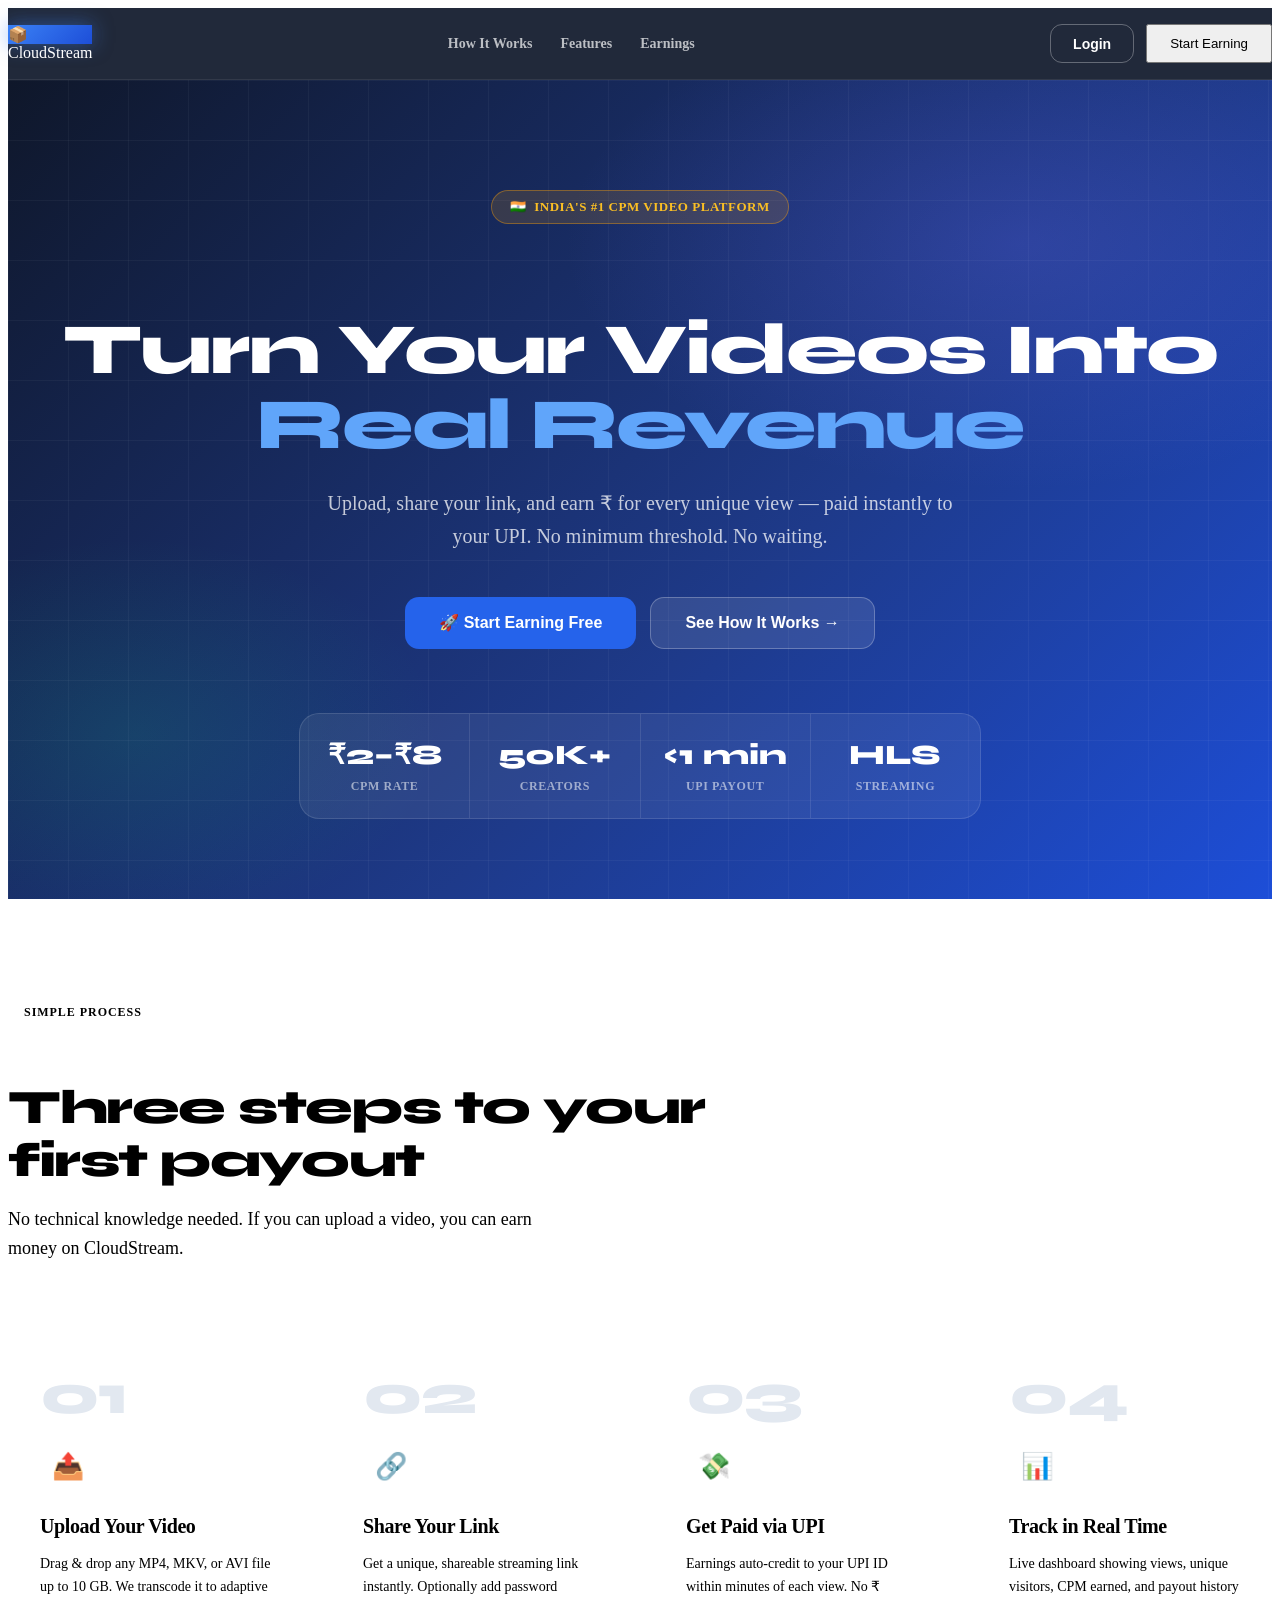
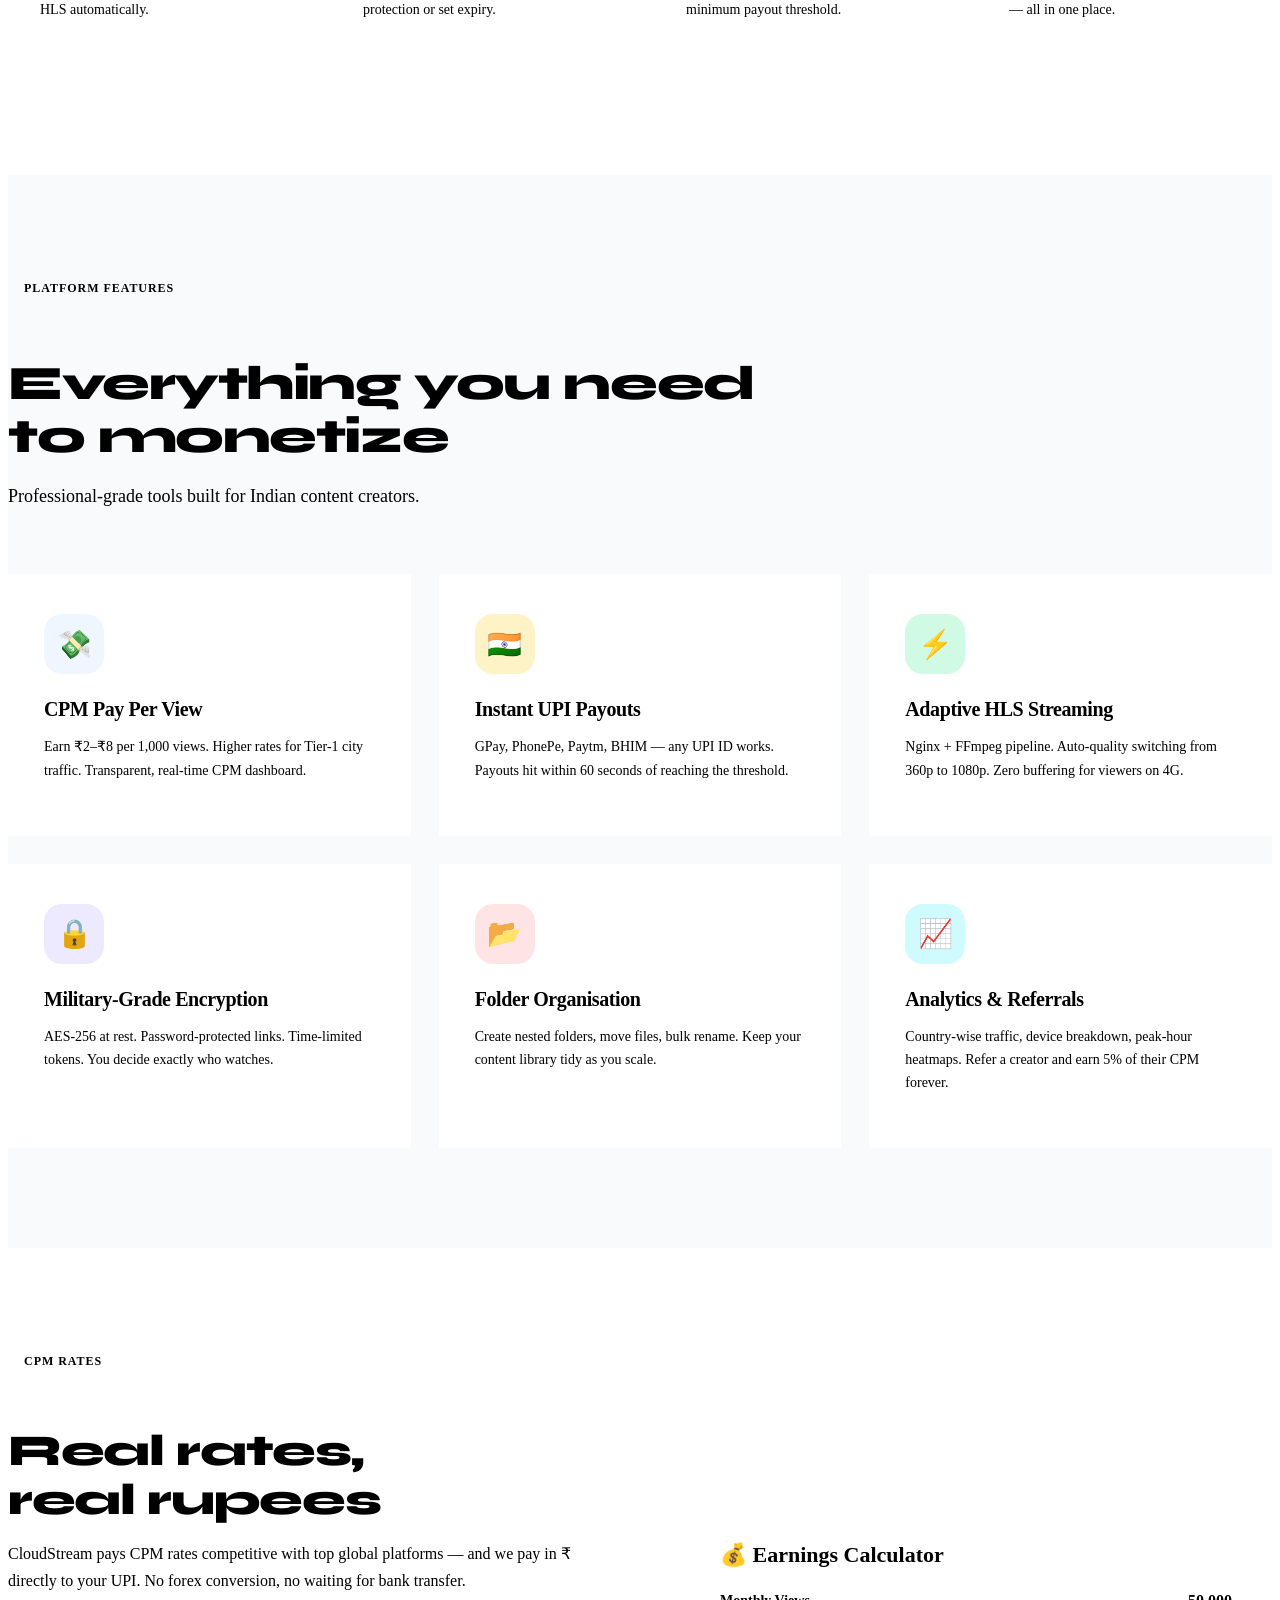
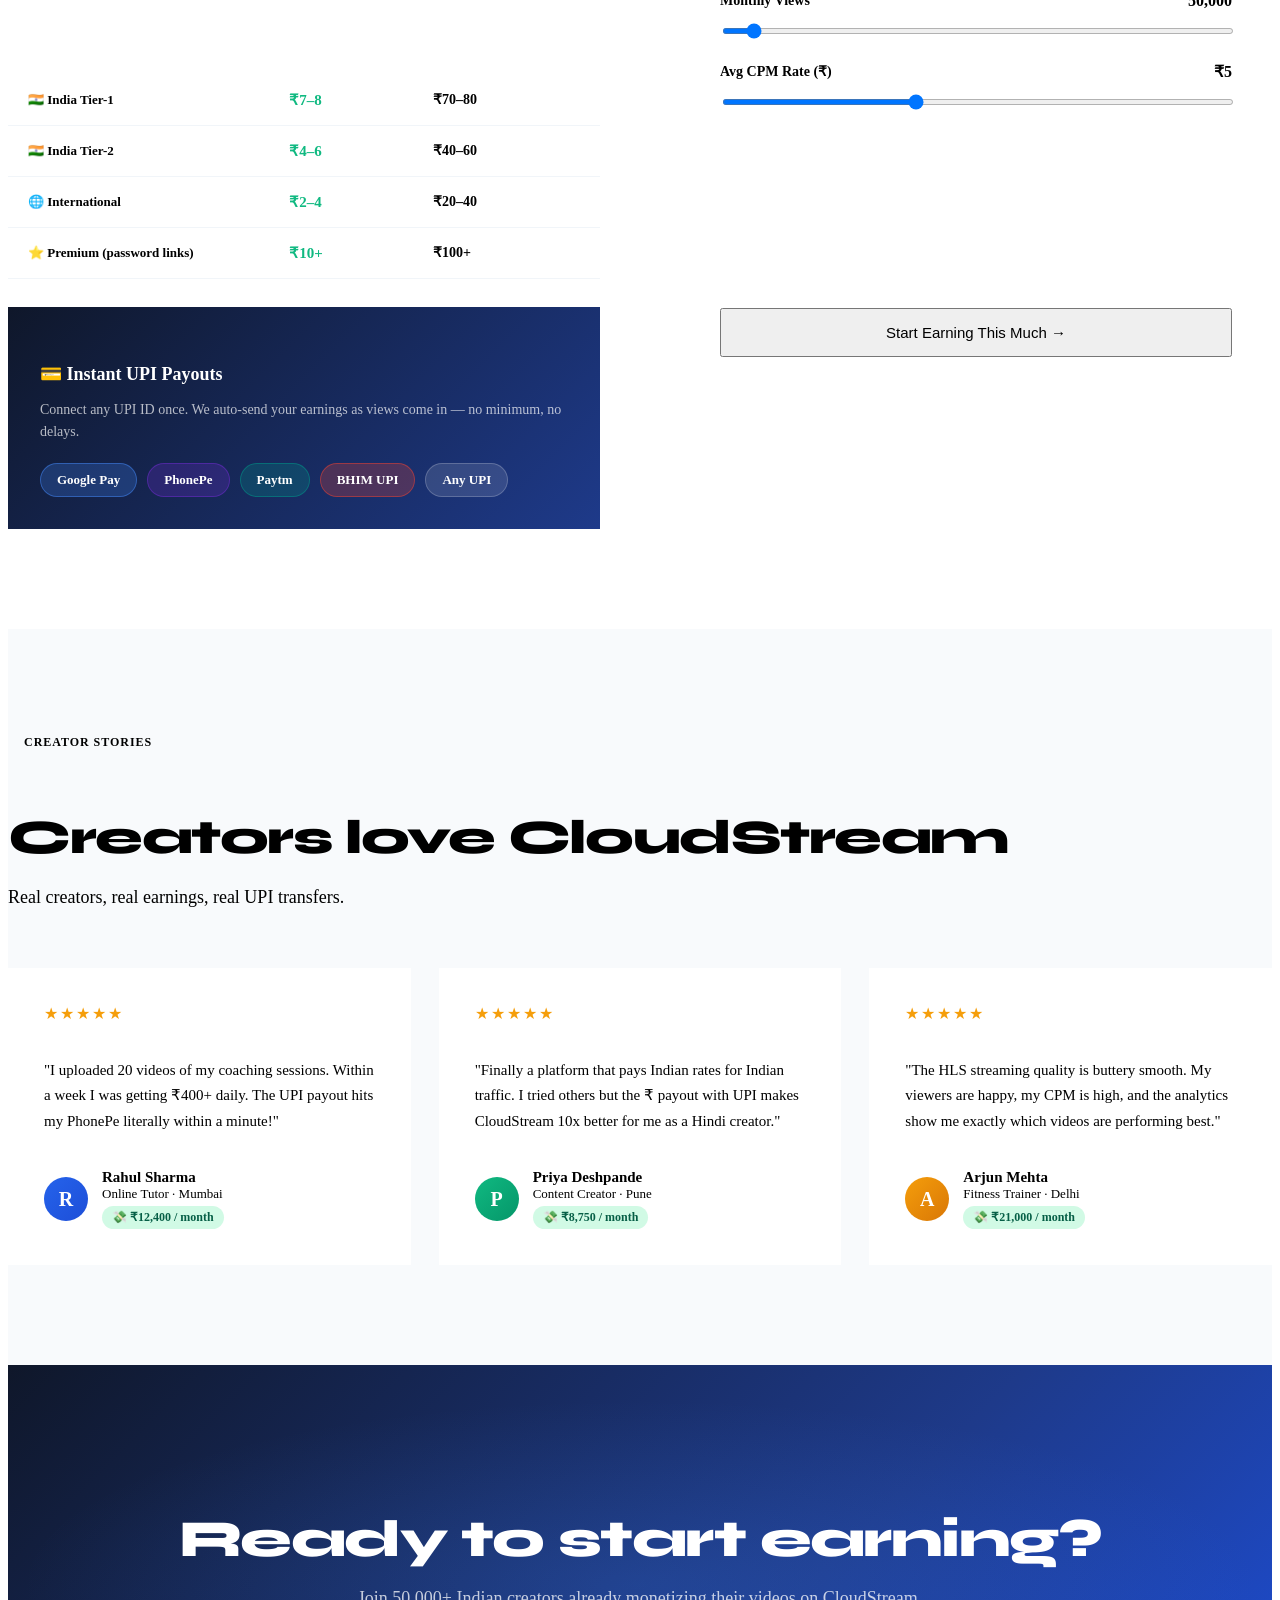
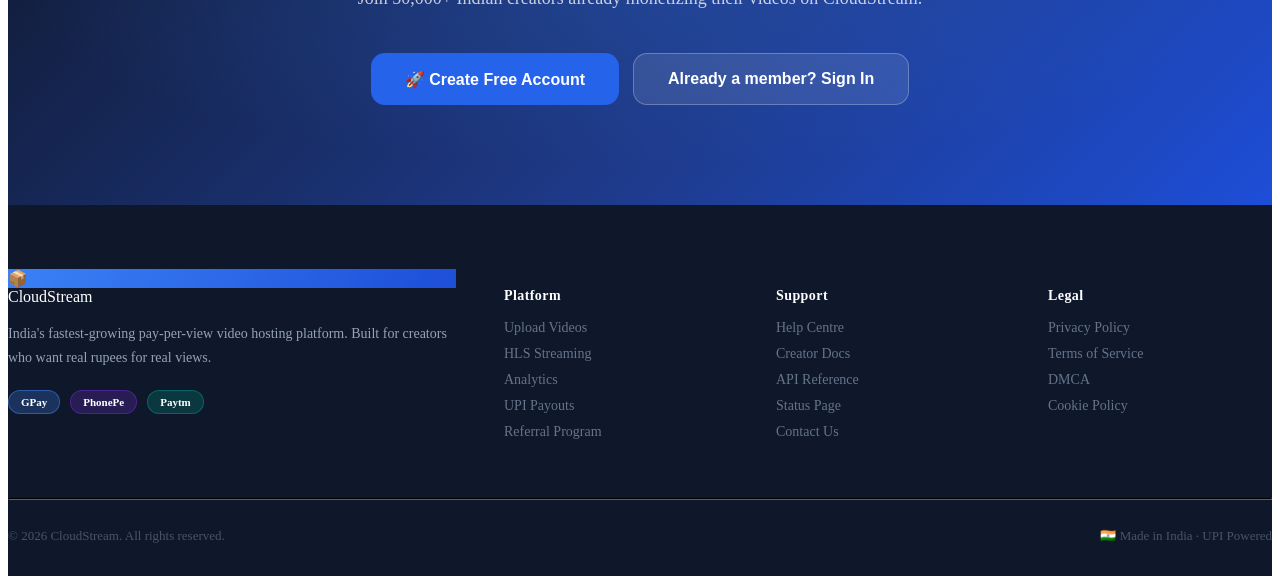
==== commit 8b19affb: "Add files via upload" ====
--- a/static/index.html
+++ b/static/index.html
@@ -618,24 +618,163 @@
         .modal-social-btn:hover { background: #f8fafc; border-color: #cbd5e1; }
 
         /* ── Responsive ───────────────────────────────────────── */
+
+        /* Tablet ------------------------------------------------- */
         @media (max-width: 1024px) {
             .features-grid      { grid-template-columns: repeat(2,1fr); }
-            .footer-grid        { grid-template-columns: 1fr 1fr; }
+            .footer-grid        { grid-template-columns: 1fr 1fr; gap: 32px; }
             .earnings-layout    { grid-template-columns: 1fr; gap: 48px; }
-        }
+            .hero h1            { font-size: 56px; }
+            .section-title      { font-size: 40px; }
+        }
+
+        /* Mobile nav hamburger ----------------------------------- */
+        .nav-desktop  { display: flex; gap: 28px; align-items: center; }
+        .hamburger {
+            display: none;
+            background: transparent;
+            border: 1.5px solid rgba(255,255,255,.3);
+            border-radius: 10px;
+            padding: 8px 10px;
+            cursor: pointer;
+            flex-direction: column;
+            gap: 5px;
+        }
+        .hamburger span {
+            display: block;
+            width: 20px;
+            height: 2px;
+            background: white;
+            border-radius: 9999px;
+            transition: all .3s;
+        }
+        .hamburger.open span:nth-child(1) { transform: translateY(7px) rotate(45deg); }
+        .hamburger.open span:nth-child(2) { opacity: 0; }
+        .hamburger.open span:nth-child(3) { transform: translateY(-7px) rotate(-45deg); }
+
+        .mobile-nav-drawer {
+            display: none;
+            position: fixed;
+            top: 0; left: 0; right: 0;
+            background: #0f172a;
+            border-bottom: 1px solid rgba(255,255,255,.1);
+            padding: 80px 24px 32px;
+            z-index: 999;
+            flex-direction: column;
+            gap: 4px;
+            animation: slideDown .25s ease;
+        }
+        @keyframes slideDown {
+            from { opacity: 0; transform: translateY(-16px); }
+            to   { opacity: 1; transform: translateY(0); }
+        }
+        .mobile-nav-drawer.open { display: flex; }
+        .mobile-nav-link {
+            color: rgba(255,255,255,.8);
+            text-decoration: none;
+            font-size: 17px;
+            font-weight: 600;
+            padding: 14px 0;
+            border-bottom: 1px solid rgba(255,255,255,.07);
+            display: block;
+        }
+        .mobile-nav-link:last-of-type { border-bottom: none; }
+        .mobile-nav-btns { display: flex; gap: 10px; margin-top: 20px; flex-wrap: wrap; }
+        .mobile-nav-btns button { flex: 1; min-width: 120px; }
+
+        /* Mobile ------------------------------------------------- */
         @media (max-width: 768px) {
-            .hero h1            { font-size: 44px; }
-            .section-title      { font-size: 36px; }
-            .hero-stats         { flex-direction: column; }
-            .hero-stat          { border-right: none; border-bottom: 1px solid rgba(255,255,255,.1); }
+            /* header */
+            .nav-desktop    { display: none !important; }
+            .cta-buttons    { display: none !important; }
+            .hamburger      { display: flex; }
+            .landing-header { padding: 12px 0; }
+
+            /* container padding tighter */
+            .container { padding: 0 18px; }
+
+            /* hero */
+            .hero           { padding: 72px 0 56px; }
+            .hero h1        { font-size: 36px; letter-spacing: -0.025em; }
+            .hero > .container > p { font-size: 16px; margin-bottom: 32px; }
+            .hero-badge     { font-size: 11px; padding: 6px 14px; }
+            .hero-cta       { flex-direction: column; align-items: stretch; gap: 10px; margin-bottom: 40px; }
+            .btn-hero-primary, .btn-hero-ghost { width: 100%; text-align: center; justify-content: center; font-size: 15px; padding: 14px 20px; }
+            .hero-stats     { flex-direction: row; flex-wrap: wrap; border-radius: 16px; max-width: 100%; }
+            .hero-stat      { flex: 1 1 calc(50% - 1px); min-width: 0; border-right: 1px solid rgba(255,255,255,.1); border-bottom: 1px solid rgba(255,255,255,.1); }
+            .hero-stat:nth-child(2n) { border-right: none; }
+            .hero-stat:nth-child(3), .hero-stat:nth-child(4) { border-bottom: none; }
+            .hero-stat-value { font-size: 22px; }
+            .hero-stat-label { font-size: 10px; }
+            .hero-stat      { padding: 16px 10px; }
+
+            /* sections */
+            .section        { padding: 64px 0; }
+            .features-section, .testimonials-section { padding: 64px 0; }
+            .earnings-section { padding: 64px 0; }
+            .section-title  { font-size: 30px; line-height: 1.15; }
+            .section-sub    { font-size: 15px; margin-bottom: 40px; }
+
+            /* steps */
+            .steps-grid     { grid-template-columns: 1fr; gap: 16px; }
+            .step-card      { padding: 28px 24px; }
+            .step-number    { font-size: 40px; margin-bottom: 8px; }
+
+            /* features */
+            .features-grid  { grid-template-columns: 1fr; gap: 16px; }
+            .feature-card   { padding: 28px 24px; }
+            .feature-icon   { width: 52px; height: 52px; font-size: 22px; border-radius: 14px; }
+
+            /* earnings */
+            .earnings-layout { gap: 32px; }
+            .earnings-left h2 { font-size: 30px; }
+            .cpm-table thead th, .cpm-table tbody td { padding: 12px 12px; font-size: 13px; }
+            .upi-block      { padding: 24px 20px; }
+            .upi-logos      { gap: 8px; }
+            .upi-pill       { font-size: 11px; padding: 6px 12px; }
+            .calc-card      { padding: 28px 20px; }
+            .calc-result-value { font-size: 36px; }
+
+            /* testimonials */
+            .testimonials-grid { grid-template-columns: 1fr; gap: 16px; }
+            .testi-card     { padding: 24px 20px; }
+
+            /* cta banner */
+            .cta-banner     { padding: 64px 0; }
+            .cta-banner h2  { font-size: 30px; }
+            .cta-banner p   { font-size: 15px; margin-bottom: 32px; }
+            .cta-banner-btns { flex-direction: column; align-items: stretch; gap: 10px; }
+            .cta-banner-btns button { width: 100%; }
+
+            /* footer */
+            .site-footer    { padding: 48px 0 24px; }
+            .footer-grid    { grid-template-columns: 1fr; gap: 28px; }
+            .footer-bottom-row { flex-direction: column; gap: 8px; text-align: center; font-size: 12px; }
+
+            /* modal */
+            .modal-overlay  { align-items: flex-end; padding: 0; }
+            .modal-box {
+                padding: 36px 24px 40px;
+                border-radius: 24px 24px 0 0;
+                max-width: 100%;
+                transform: translateY(40px);
+                max-height: 92vh;
+                overflow-y: auto;
+            }
+            .modal-overlay.open .modal-box { transform: translateY(0); }
+            .modal-title    { font-size: 24px; }
+            .modal-logo     { font-size: 36px; margin-bottom: 8px; }
+        }
+
+        /* Very small phones -------------------------------------- */
+        @media (max-width: 375px) {
+            .hero h1        { font-size: 30px; }
+            .section-title  { font-size: 26px; }
+            .hero-stats     { flex-direction: column; }
+            .hero-stat      { border-right: none !important; border-bottom: 1px solid rgba(255,255,255,.1); }
             .hero-stat:last-child { border-bottom: none; }
-            .features-grid      { grid-template-columns: 1fr; }
-            .testimonials-grid  { grid-template-columns: 1fr; }
-            .footer-grid        { grid-template-columns: 1fr; }
-            .cta-banner h2      { font-size: 36px; }
-            .footer-bottom-row  { flex-direction: column; gap: 12px; text-align: center; }
-            .steps-grid         { grid-template-columns: 1fr; }
-            .modal-box          { padding: 36px 28px; }
+            .cpm-table      { font-size: 12px; }
+            .cpm-table thead th, .cpm-table tbody td { padding: 10px 8px; }
         }
     </style>
 </head>
@@ -648,7 +787,8 @@
             <div class="logo-icon">📦</div>
             <span>CloudStream</span>
         </div>
-        <nav style="display:flex;gap:28px;align-items:center;">
+        <!-- Desktop nav -->
+        <nav class="nav-desktop">
             <a href="#how-it-works" style="color:rgba(255,255,255,.7);text-decoration:none;font-size:14px;font-weight:600;transition:color .2s;" onmouseover="this.style.color='white'" onmouseout="this.style.color='rgba(255,255,255,.7)'">How It Works</a>
             <a href="#features" style="color:rgba(255,255,255,.7);text-decoration:none;font-size:14px;font-weight:600;transition:color .2s;" onmouseover="this.style.color='white'" onmouseout="this.style.color='rgba(255,255,255,.7)'">Features</a>
             <a href="#earnings" style="color:rgba(255,255,255,.7);text-decoration:none;font-size:14px;font-weight:600;transition:color .2s;" onmouseover="this.style.color='white'" onmouseout="this.style.color='rgba(255,255,255,.7)'">Earnings</a>
@@ -657,8 +797,23 @@
             <button class="btn-outline-white" onclick="openModal('login')">Login</button>
             <button class="btn btn-primary" style="padding:10px 22px;" onclick="openModal('signup')">Start Earning</button>
         </div>
+        <!-- Mobile hamburger -->
+        <button class="hamburger" id="hamburger" onclick="toggleMobileNav()" aria-label="Toggle menu">
+            <span></span><span></span><span></span>
+        </button>
     </div>
 </header>
+
+<!-- Mobile nav drawer -->
+<div class="mobile-nav-drawer" id="mobileNav">
+    <a class="mobile-nav-link" href="#how-it-works" onclick="closeMobileNav()">How It Works</a>
+    <a class="mobile-nav-link" href="#features" onclick="closeMobileNav()">Features</a>
+    <a class="mobile-nav-link" href="#earnings" onclick="closeMobileNav()">Earnings & CPM</a>
+    <div class="mobile-nav-btns">
+        <button class="btn-outline-white" onclick="closeMobileNav();openModal('login')">Login</button>
+        <button class="btn btn-primary" onclick="closeMobileNav();openModal('signup')">Start Earning</button>
+    </div>
+</div>
 
 <!-- ──────────────────── HERO ──────────────────── -->
 <section class="hero">
@@ -784,23 +939,23 @@
                     <tbody>
                         <tr>
                             <td><span class="badge-country">🇮🇳 India Tier-1</span></td>
-                            <td><span class="rate-value">₹150</span></td>
-                            <td><strong>₹1500</strong></td>
+                            <td><span class="rate-value">₹7–8</span></td>
+                            <td><strong>₹70–80</strong></td>
                         </tr>
                         <tr>
                             <td><span class="badge-country">🇮🇳 India Tier-2</span></td>
-                            <td><span class="rate-value">₹120</span></td>
-                            <td><strong>₹1200</strong></td>
+                            <td><span class="rate-value">₹4–6</span></td>
+                            <td><strong>₹40–60</strong></td>
                         </tr>
                         <tr>
                             <td><span class="badge-country">🌐 International</span></td>
-                            <td><span class="rate-value">₹200</span></td>
-                            <td><strong>₹2000</strong></td>
+                            <td><span class="rate-value">₹2–4</span></td>
+                            <td><strong>₹20–40</strong></td>
                         </tr>
                         <tr>
                             <td><span class="badge-country">⭐ Premium (password links)</span></td>
-                            <td><span class="rate-value">₹150</span></td>
-                            <td><strong>₹1500</strong></td>
+                            <td><span class="rate-value">₹10+</span></td>
+                            <td><strong>₹100+</strong></td>
                         </tr>
                     </tbody>
                 </table>
@@ -830,9 +985,9 @@
 
                     <div class="calc-slider-label">
                         <span>Avg CPM Rate (₹)</span>
-                        <strong id="cpmLabel">₹100</strong>
+                        <strong id="cpmLabel">₹5</strong>
                     </div>
-                    <input type="range" id="cpmSlider" min="100" max="200" step="0.5" value="5" oninput="calcEarnings()">
+                    <input type="range" id="cpmSlider" min="2" max="10" step="0.5" value="5" oninput="calcEarnings()">
 
                     <div class="calc-result">
                         <div class="calc-result-label">Estimated Monthly Earnings</div>
@@ -1021,6 +1176,20 @@
 <script src="/js/config.js"></script>
 <script src="/js/auth.js"></script>
 <script>
+    /* Mobile nav */
+    function toggleMobileNav() {
+        const nav = document.getElementById('mobileNav');
+        const btn = document.getElementById('hamburger');
+        const open = nav.classList.toggle('open');
+        btn.classList.toggle('open', open);
+        document.body.style.overflow = open ? 'hidden' : '';
+    }
+    function closeMobileNav() {
+        document.getElementById('mobileNav').classList.remove('open');
+        document.getElementById('hamburger').classList.remove('open');
+        document.body.style.overflow = '';
+    }
+
     /* Modal */
     function openModal(tab) {
         document.getElementById('authModal').classList.add('open');
